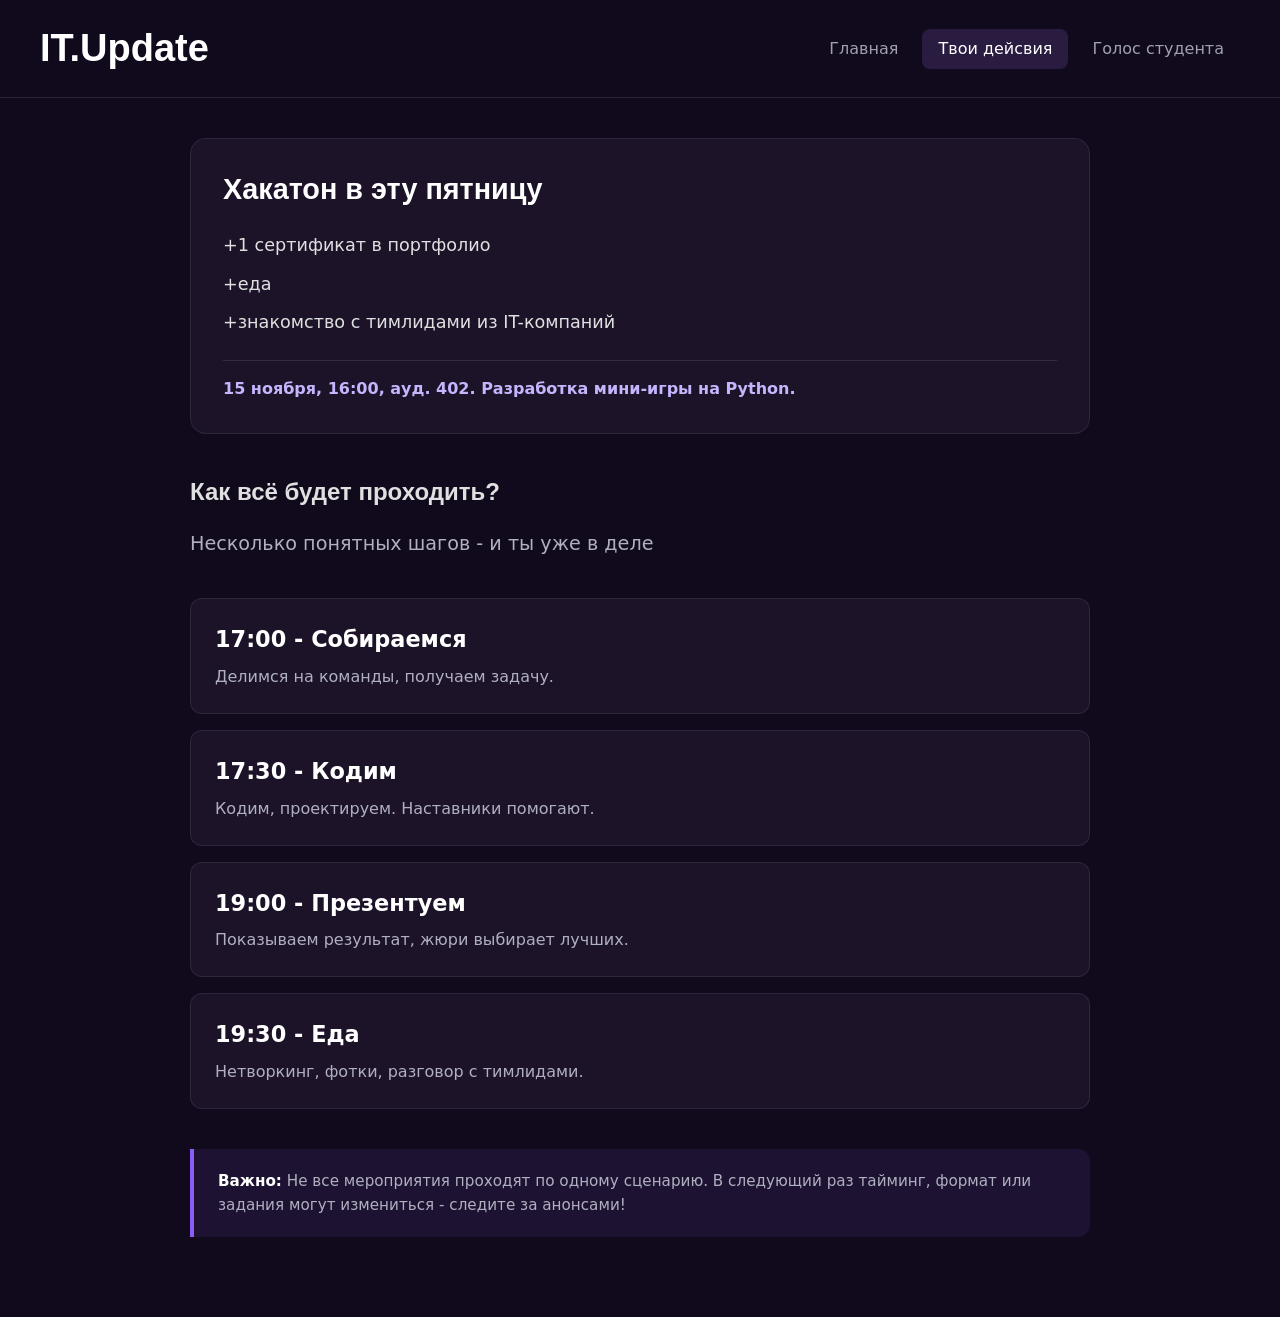
==== future.html @ 4df44905 "создание новых файлов" ====
<!DOCTYPE html>
<html lang="ru">
<head>
  <meta charset="UTF-8">
  <meta name="viewport" content="width=device-width, initial-scale=1.0">
  <title>Твои дейсвия</title>
  <link rel="stylesheet" href="style.css">
</head>
<body>
  <header>
    <p class="main_title">IT.Update</p>
    <nav>
      <ul>
        <li><a href="main.html">Главная</a></li>
        <li><a class="current" href="steps.html">Твои дейсвия</a></li>
        <li><a href="students.html">Голос студента</a></li>
      </ul>
    </nav>
  </header>

  <main class="page-container">
    
    <section class="hero">
      <h2 class="main_text">Хакатон в эту пятницу</h2>
      
      <aside class="benefits-list">
        <ul>
          <li>+1 сертификат в портфолио</li>
          <li> +еда</li>
          <li>+знакомство с тимлидами из IT-компаний</li>
        </ul>
      </aside>
      
      <p class="event-info">15 ноября, 16:00, ауд. 402. Разработка мини-игры на Python.</p>
    </section>
    <section class="intro">
      <h2 class="main_text">Как всё будет проходить?</h2>
      <p>Несколько понятных шагов - и ты уже в деле</p>
    </section>


    <section class="steps-section">
      <ol class="steps">
        <li>
          
          <h2>17:00 - Собираемся</h2>
          <p>Делимся на команды, получаем задачу.</p>
        </li>
        <li>
          
          <h2>17:30 - Кодим</h2>
          <p>Кодим, проектируем. Наставники помогают.</p>
        </li>
        <li>
          
          <h2>19:00 - Презентуем</h2>
          <p>Показываем результат, жюри выбирает лучших.</p>
        </li>
        <li>
         
          <h2>19:30 - Еда</h2>
          <p>Нетворкинг, фотки, разговор с тимлидами.</p>
        </li>
      </ol>
    </section>
     <section class="disclaimer">
      <p><strong>Важно:</strong> Не все мероприятия проходят по одному сценарию. В следующий раз тайминг, формат или задания могут измениться - следите за анонсами!</p>
    </section>
  </main>
</body>
</html>
---- style.css ----
/* 1. Возвращаем body нормальное поведение (на всю ширину) */
body {
  margin: 0;
  font-family: system-ui, -apple-system, sans-serif;
  line-height: 1.5;
  color: #e0e0e0;
  background: #110a1c;
  /* Убрали max-width и margin: 0 auto, чтобы шапка была на всю ширину */
}

/* 2. Настраиваем шапку (Header) */
header {
  display: flex;
  flex-wrap: wrap;
  align-items: center;
  justify-content: space-between;
  gap: 12px;
  padding: 20px 40px; /* Отступы по краям */
  background: transparent;
  border-bottom: 1px solid rgba(255, 255, 255, 0.1);

  
}

.main_text {
  font-family: Impact, fantasy, sans-serif;
}

.main_title {
    font-family: Impact, fantasy, sans-serif;
    font-size: 38px;
}


header p {
  margin: 0;
  font-weight: 700;
  font-size: 20px;
  color: #ffffff;
}

/* 3. Исправляем меню (убираем точки, делаем в линию) */
nav ul {
  display: flex;
  flex-wrap: wrap;
  gap: 8px;
  list-style: none; /* Убирает точки */
  margin: 0;
  padding: 0;
}

nav a {
  display: inline-block;
  padding: 8px 16px;
  border-radius: 8px;
  text-decoration: none;
  color: #a0a0b0;
  transition: background 0.2s, color 0.2s;
}

nav a:hover,
nav .current {
  background: #2a1b40;
  color: #ffffff;
}

/* 4. Настраиваем главный блок с текстом */
.hero-section {
  /* Задаем отступы и ограничиваем ширину только для текста */
  max-width: 1200px;
  margin: 0 auto;
  padding: 60px 40px;
  
  display: flex;
  flex-direction: column;
  justify-content: center;
  min-height: 50vh;
}

.hero-text h1 {
  margin-top: 0;
  font-size: 4rem;
  line-height: 1.1;
  font-weight: 700;
  color: #ffffff;
  letter-spacing: -1px;
}

.hero-text h3 {
  margin-top: 24px;
  font-size: 1.2rem;
  font-weight: 400;
  color: #b0b0c0;
  max-width: 800px; /* Ограничиваем ширину текста для читаемости */
}






/* =========================================
   СТИЛИ ДЛЯ СТРАНИЦЫ STEPS.HTML
   ========================================= */

/* Контейнер для центрирования контента страницы */
.page-container {
  max-width: 900px;
  margin: 0 auto;
  padding: 40px 20px 80px;
}

/* Заголовки */
.intro h1 {
  font-size: 2.8rem;
  font-weight: 700;
  color: #ffffff;
  margin-top: 0;
  margin-bottom: 12px;
  line-height: 1.2;
}

.intro p {
  font-size: 1.2rem;
  color: #b0b0c0;
  margin-bottom: 40px;
}

/* Блок Hero (Хакатон) */
.hero {
  background: #1c1329; /* Темная плашка */
  padding: 32px;
  border-radius: 16px;
  border: 1px solid rgba(255, 255, 255, 0.08);
  margin-bottom: 40px;
}

.hero h2 {
  font-size: 1.8rem;
  color: #ffffff;
  margin-top: 0;
  margin-bottom: 24px;
  line-height: 1.3;
}

/* Список преимуществ (сертификат, еда, знакомство) */
.benefits-list ul {
  list-style: none;
  padding: 0;
  margin: 0 0 24px 0;
  display: flex;
  flex-direction: column;
  gap: 12px;
}

.benefits-list li {
  display: flex;
  align-items: center;
  gap: 12px;
  font-size: 1.1rem;
  color: #e0e0e0;
}

.benefits-list li span {
  font-size: 1.4rem;
}

.event-info {
  margin: 0;
  padding-top: 16px;
  border-top: 1px solid rgba(255, 255, 255, 0.1);
  font-weight: 600;
  color: #c4b5fd; /* Светло-фиолетовый акцент */
}

/* Блок шагов (Олимпийский список) */
.steps {
  list-style: none; /* Убираем цифры */
  padding: 0;
  margin: 0;
  display: flex;
  flex-direction: column;
  gap: 16px;
}

.steps li {
  background: #1c1329;
  padding: 24px;
  border-radius: 12px;
  border: 1px solid rgba(255, 255, 255, 0.08);
  transition: transform 0.2s, border-color 0.2s;
}

/* Эффект при наведении на карточку шага */
.steps li:hover {
  transform: translateY(-2px);
  border-color: #8b5cf6;
}

.steps li span {
  font-size: 2rem;
  display: block;
  margin-bottom: 8px;
}

.steps h2 {
  font-size: 1.4rem;
  color: #ffffff;
  margin: 0 0 8px 0;
}

.steps p {
  margin: 0;
  color: #b0b0c0;
  font-size: 1rem;
}


.page-container {
  max-width: 900px;
  margin: 0 auto;
  padding: 40px 20px 80px;
}

/* Сетка для карточек */
.cards {
  display: flex;
  flex-direction: column;
  gap: 24px; /* Расстояние между отзывами */
}

/* Сама карточка отзыва */
.student-card {
  background: #1c1329; /* Темный фон карточки */
  padding: 32px;
  border-radius: 16px;
  border: 1px solid rgba(255, 255, 255, 0.08);
  transition: transform 0.2s, border-color 0.2s;
}

/* Легкий эффект при наведении на карточку */
.student-card:hover {
  border-color: #8b5cf6;
}

/* Имя и данные студента */
.student-name {
  font-size: 1.2rem;
  font-weight: 700;
  color: #ffffff;
  margin-top: 0;
  margin-bottom: 16px;
}

/* Цитата (сам отзыв) */
blockquote {
  margin: 0 0 24px 0;
  padding-left: 16px;
  border-left: 3px solid #8b5cf6; /* Фиолетовая полоска слева */
}

blockquote p {
  margin: 0;
  font-size: 1.1rem;
  color: #d1d5db; /* Светлый текст для читаемости */
  font-style: italic;
}

/* Список плюсов и минусов */
.plus-minus {
  list-style: none; /* Убираем стандартные точки */
  padding: 0;
  margin: 0;
  display: flex;
  flex-direction: column;
  gap: 10px;
}

.plus-minus li {
  display: flex;
  align-items: flex-start; /* Выравниваем по верхнему краю (для длинного текста) */
  gap: 12px;
  font-size: 1rem;
  color: #b0b0c0;
}

.plus-minus span {
  font-size: 1.1rem;
  line-height: 1.4;
}


.disclaimer {
  margin-top: 40px;
  padding: 20px 24px;
  background: rgba(139, 92, 246, 0.1); /* Полупрозрачный фиолетовый фон */
  border-left: 4px solid #8b5cf6; /* Яркая полоска слева */
  border-radius: 0 12px 12px 0; /* Скругляем правые углы */
}

.disclaimer p {
  margin: 0;
  font-size: 0.95rem;
  color: #b0b0c0;
  line-height: 1.6;
}

.disclaimer strong {
  color: #ffffff; /* Выделяем слово "Важно" белым */
}
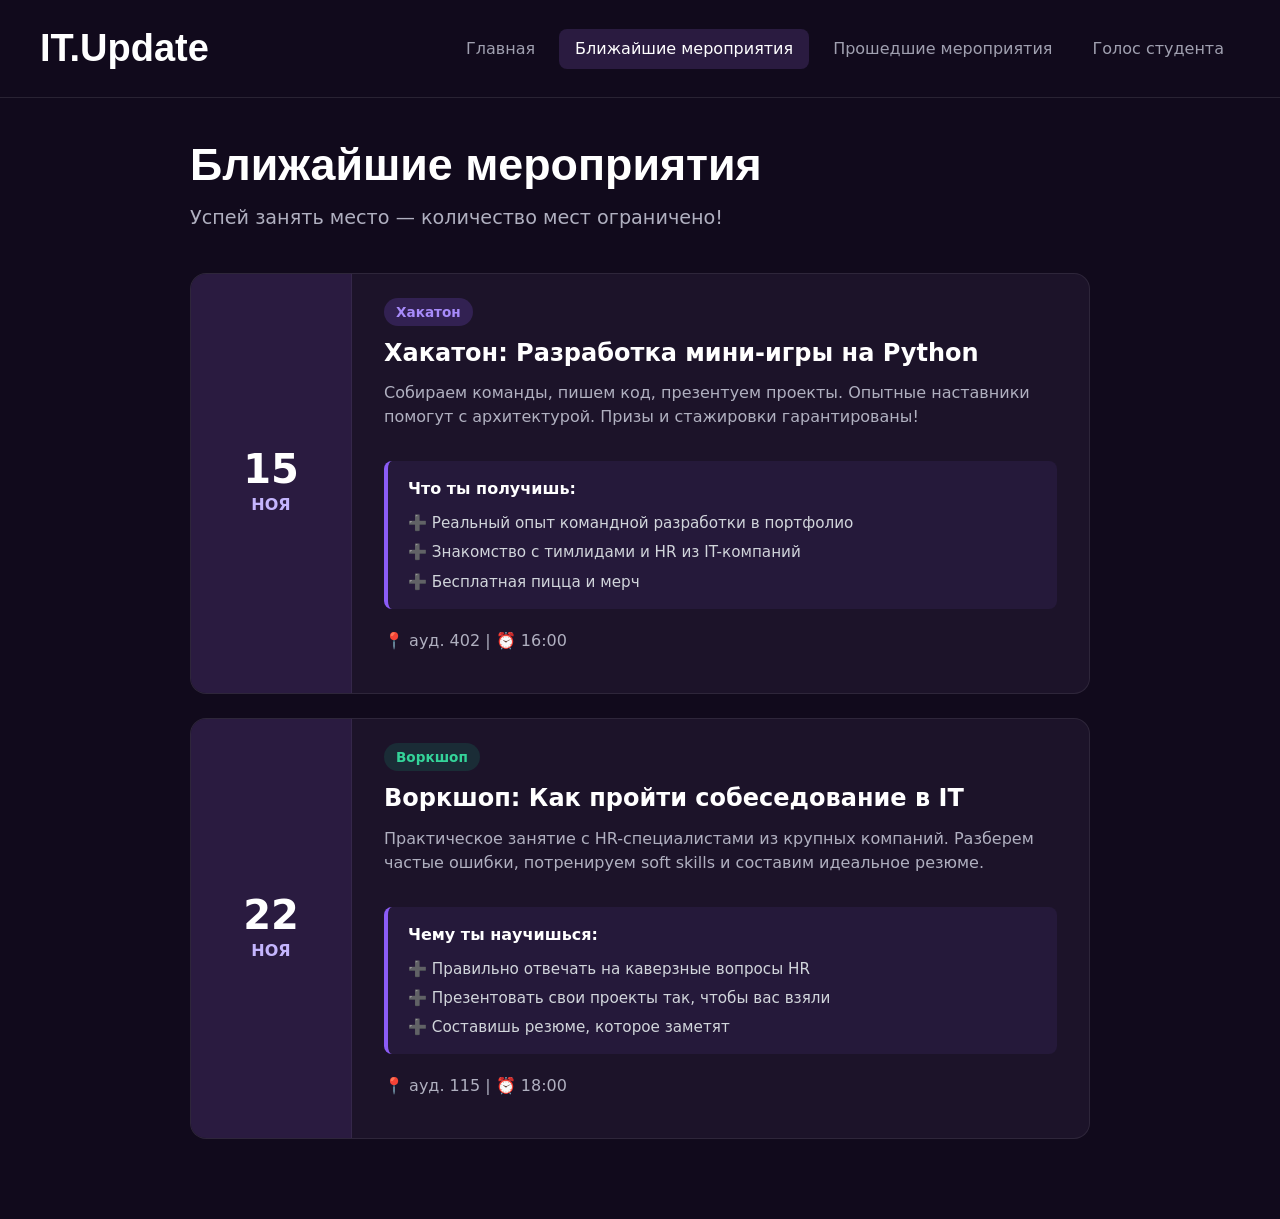
==== commit 756adfb0: "доработка проекта" ====
--- a/future.html
+++ b/future.html
@@ -3,7 +3,7 @@
 <head>
   <meta charset="UTF-8">
   <meta name="viewport" content="width=device-width, initial-scale=1.0">
-  <title>Твои дейсвия</title>
+  <title>Ближайшие мероприятия</title>
   <link rel="stylesheet" href="style.css">
 </head>
 <body>
@@ -12,60 +12,71 @@
     <nav>
       <ul>
         <li><a href="main.html">Главная</a></li>
-        <li><a class="current" href="steps.html">Твои дейсвия</a></li>
+        <li><a class="current" href="future.html">Ближайшие мероприятия</a></li>
+        <li><a href="last.html">Прошедшие мероприятия</a></li>
         <li><a href="students.html">Голос студента</a></li>
       </ul>
     </nav>
   </header>
 
   <main class="page-container">
-    
-    <section class="hero">
-      <h2 class="main_text">Хакатон в эту пятницу</h2>
-      
-      <aside class="benefits-list">
-        <ul>
-          <li>+1 сертификат в портфолио</li>
-          <li> +еда</li>
-          <li>+знакомство с тимлидами из IT-компаний</li>
-        </ul>
-      </aside>
-      
-      <p class="event-info">15 ноября, 16:00, ауд. 402. Разработка мини-игры на Python.</p>
-    </section>
     <section class="intro">
-      <h2 class="main_text">Как всё будет проходить?</h2>
-      <p>Несколько понятных шагов - и ты уже в деле</p>
+      <h1 class="main_text">Ближайшие мероприятия</h1>
+      <p>Успей занять место — количество мест ограничено!</p>
     </section>
 
+    <div class="events-list">
+      
+      <article class="event-card">
+        <div class="event-date">
+          <span class="day">15</span>
+          <span class="month">Ноя</span>
+        </div>
+        <div class="event-details">
+          <span class="event-tag">Хакатон</span>
+          <h2>Хакатон: Разработка мини-игры на Python</h2>
+          <p>Собираем команды, пишем код, презентуем проекты. Опытные наставники помогут с архитектурой. Призы и стажировки гарантированы!</p>
+          
+       
+          <div class="event-benefits">
+            <p><strong>Что ты получишь:</strong></p>
+            <ul>
+              <li>➕ Реальный опыт командной разработки в портфолио</li>
+              <li>➕ Знакомство с тимлидами и HR из IT-компаний</li>
+              <li>➕ Бесплатная пицца и мерч</li>
+            </ul>
+          </div>
 
-    <section class="steps-section">
-      <ol class="steps">
-        <li>
+          <p class="event-meta">📍 ауд. 402 | ⏰ 16:00</p>
+        </div>
+      </article>
+
+    
+      <article class="event-card">
+        <div class="event-date">
+          <span class="day">22</span>
+          <span class="month">Ноя</span>
+        </div>
+        <div class="event-details">
+          <span class="event-tag tag-workshop">Воркшоп</span>
+          <h2>Воркшоп: Как пройти собеседование в IT</h2>
+          <p>Практическое занятие с HR-специалистами из крупных компаний. Разберем частые ошибки, потренируем soft skills и составим идеальное резюме.</p>
           
-          <h2>17:00 - Собираемся</h2>
-          <p>Делимся на команды, получаем задачу.</p>
-        </li>
-        <li>
-          
-          <h2>17:30 - Кодим</h2>
-          <p>Кодим, проектируем. Наставники помогают.</p>
-        </li>
-        <li>
-          
-          <h2>19:00 - Презентуем</h2>
-          <p>Показываем результат, жюри выбирает лучших.</p>
-        </li>
-        <li>
-         
-          <h2>19:30 - Еда</h2>
-          <p>Нетворкинг, фотки, разговор с тимлидами.</p>
-        </li>
-      </ol>
-    </section>
-     <section class="disclaimer">
-      <p><strong>Важно:</strong> Не все мероприятия проходят по одному сценарию. В следующий раз тайминг, формат или задания могут измениться - следите за анонсами!</p>
-    </section>
+      
+          <div class="event-benefits">
+            <p><strong>Чему ты научишься:</strong></p>
+            <ul>
+              <li>➕ Правильно отвечать на каверзные вопросы HR</li>
+              <li>➕ Презентовать свои проекты так, чтобы вас взяли</li>
+              <li>➕ Составишь резюме, которое заметят</li>
+            </ul>
+          </div>
+
+          <p class="event-meta">📍 ауд. 115 | ⏰ 18:00</p>
+        </div>
+      </article>
+
+    </div>
   </main>
 </body>
 </html>
--- a/style.css
+++ b/style.css
@@ -1,36 +1,26 @@
-/* 1. Возвращаем body нормальное поведение (на всю ширину) */
+
 body {
   margin: 0;
+  padding: 0;
   font-family: system-ui, -apple-system, sans-serif;
   line-height: 1.5;
   color: #e0e0e0;
-  background: #110a1c;
-  /* Убрали max-width и margin: 0 auto, чтобы шапка была на всю ширину */
-}
-
-/* 2. Настраиваем шапку (Header) */
+  background-color: #110a1c;
+}
+
+h1, h2, h3, p {
+  margin-top: 0;
+}
+
 header {
   display: flex;
   flex-wrap: wrap;
   align-items: center;
   justify-content: space-between;
   gap: 12px;
-  padding: 20px 40px; /* Отступы по краям */
-  background: transparent;
+  padding: 20px 40px;
   border-bottom: 1px solid rgba(255, 255, 255, 0.1);
-
-  
-}
-
-.main_text {
-  font-family: Impact, fantasy, sans-serif;
-}
-
-.main_title {
-    font-family: Impact, fantasy, sans-serif;
-    font-size: 38px;
-}
-
+}
 
 header p {
   margin: 0;
@@ -39,12 +29,20 @@
   color: #ffffff;
 }
 
-/* 3. Исправляем меню (убираем точки, делаем в линию) */
+.main_title {
+  font-family: Impact, fantasy, sans-serif;
+  font-size: 38px;
+}
+
+.main_text {
+  font-family: Impact, fantasy, sans-serif;
+}
+
 nav ul {
   display: flex;
   flex-wrap: wrap;
   gap: 8px;
-  list-style: none; /* Убирает точки */
+  list-style: none;
   margin: 0;
   padding: 0;
 }
@@ -55,69 +53,133 @@
   border-radius: 8px;
   text-decoration: none;
   color: #a0a0b0;
-  transition: background 0.2s, color 0.2s;
-}
-
-nav a:hover,
+  background: transparent;
+  transition: background-color 0.2s, color 0.2s;
+}
+
+nav a:hover, 
 nav .current {
-  background: #2a1b40;
-  color: #ffffff;
-}
-
-/* 4. Настраиваем главный блок с текстом */
-.hero-section {
-  /* Задаем отступы и ограничиваем ширину только для текста */
-  max-width: 1200px;
-  margin: 0 auto;
-  padding: 60px 40px;
-  
-  display: flex;
-  flex-direction: column;
-  justify-content: center;
-  min-height: 50vh;
-}
-
-.hero-text h1 {
-  margin-top: 0;
-  font-size: 4rem;
-  line-height: 1.1;
-  font-weight: 700;
-  color: #ffffff;
-  letter-spacing: -1px;
-}
-
-.hero-text h3 {
-  margin-top: 24px;
-  font-size: 1.2rem;
-  font-weight: 400;
-  color: #b0b0c0;
-  max-width: 800px; /* Ограничиваем ширину текста для читаемости */
-}
-
-
-
-
-
-
-/* =========================================
-   СТИЛИ ДЛЯ СТРАНИЦЫ STEPS.HTML
-   ========================================= */
-
-/* Контейнер для центрирования контента страницы */
+  background-color: #2a1b40;
+  color: #ffffff;
+}
+
 .page-container {
   max-width: 900px;
   margin: 0 auto;
   padding: 40px 20px 80px;
 }
 
-/* Заголовки */
+.hero-section {
+  max-width: 1200px;
+  margin: 0 auto;
+  padding: 60px 40px;
+  display: flex;
+  flex-direction: column;
+  justify-content: center;
+  min-height: 50vh;
+}
+
+.hero-text h1 {
+  font-size: 4rem;
+  line-height: 1.1;
+  font-weight: 700;
+  color: #ffffff;
+  letter-spacing: -1px;
+  margin-bottom: 24px;
+}
+
+.hero-description {
+  font-size: 1.2rem;
+  font-weight: 400;
+  line-height: 1.6;
+  color: #b0b0c0;
+  max-width: 800px;
+}
+
+.features-section {
+  max-width: 1200px;
+  margin: 60px auto 0;
+  padding: 0 40px;
+}
+
+.features-section h2 {
+  font-size: 2.5rem;
+  color: #ffffff;
+  margin-bottom: 40px;
+}
+
+.features-grid {
+  display: grid;
+  grid-template-columns: repeat(auto-fit, minmax(300px, 1fr));
+  gap: 24px;
+}
+
+.feature-card {
+  padding: 32px;
+  border-radius: 16px;
+  background-color: #1c1329;
+  border: 1px solid rgba(255, 255, 255, 0.08);
+  transition: transform 0.2s, border-color 0.2s;
+}
+
+.feature-card:hover {
+  transform: translateY(-4px);
+  border-color: #8b5cf6;
+}
+
+.feature-card h3 {
+  font-size: 1.4rem;
+  color: #ffffff;
+  margin-bottom: 12px;
+}
+
+.feature-card p {
+  font-size: 1rem;
+  line-height: 1.6;
+  color: #b0b0c0;
+}
+
+.cta-section {
+  max-width: 1200px;
+  margin: 80px auto;
+  padding: 0 40px;
+}
+
+.cta-content {
+  background: linear-gradient(135deg, #1c1329 0%, #2a1b40 100%);
+  padding: 60px 40px;
+  border-radius: 24px;
+  border: 1px solid rgba(139, 92, 246, 0.3);
+  text-align: center;
+}
+
+.cta-content h2 {
+  font-size: 2.5rem;
+  color: #ffffff;
+  margin-bottom: 16px;
+}
+
+.cta-content p {
+  font-size: 1.2rem;
+  line-height: 1.6;
+  color: #b0b0c0;
+  max-width: 700px;
+  margin: 0 auto 32px;
+}
+
+.cta-buttons {
+  display: flex;
+  justify-content: center;
+  gap: 16px;
+  flex-wrap: wrap;
+}
+
 .intro h1 {
   font-size: 2.8rem;
   font-weight: 700;
-  color: #ffffff;
-  margin-top: 0;
+  line-height: 1.2;
+  color: #ffffff;
   margin-bottom: 12px;
-  line-height: 1.2;
 }
 
 .intro p {
@@ -126,149 +188,210 @@
   margin-bottom: 40px;
 }
 
-/* Блок Hero (Хакатон) */
-.hero {
-  background: #1c1329; /* Темная плашка */
+.events-list {
+  display: flex;
+  flex-direction: column;
+  gap: 24px;
+  margin-top: 32px;
+}
+
+.event-card {
+  display: flex;
+  border-radius: 16px;
+  overflow: hidden;
+  background-color: #1c1329;
+  border: 1px solid rgba(255, 255, 255, 0.08);
+  transition: transform 0.2s, border-color 0.2s;
+}
+
+.event-card:hover {
+  transform: translateY(-4px);
+  border-color: #8b5cf6;
+}
+
+.event-date {
+  display: flex;
+  flex-direction: column;
+  align-items: center;
+  justify-content: center;
+  padding: 20px 30px;
+  min-width: 100px;
+  background-color: #2a1b40;
+  border-right: 1px solid rgba(255, 255, 255, 0.05);
+}
+
+.event-date .day {
+  font-size: 2.5rem;
+  font-weight: 700;
+  line-height: 1;
+  color: #ffffff;
+}
+
+.event-date .month {
+  font-size: 1rem;
+  font-weight: 600;
+  text-transform: uppercase;
+  color: #c4b5fd;
+  margin-top: 4px;
+}
+
+.event-details {
+  display: flex;
+  flex-direction: column;
+  justify-content: center;
+  padding: 24px 32px;
+}
+
+.event-details h2 {
+  font-size: 1.5rem;
+  line-height: 1.3;
+  color: #ffffff;
+  margin-bottom: 12px;
+}
+
+.event-details p {
+  font-size: 1rem;
+  color: #b0b0c0;
+  margin-bottom: 16px;
+}
+
+.event-meta {
+  font-size: 0.9rem;
+  font-weight: 500;
+  color: #c4b5fd;
+  margin-bottom: 20px;
+}
+
+.event-tag {
+  display: inline-block;
+  align-self: flex-start;
+  padding: 4px 12px;
+  border-radius: 20px;
+  font-size: 0.85rem;
+  font-weight: 600;
+  margin-bottom: 12px;
+  background-color: rgba(139, 92, 246, 0.2);
+  color: #a78bfa;
+}
+
+.tag-workshop {
+  background-color: rgba(16, 185, 129, 0.15);
+  color: #34d399;
+}
+
+.tag-past {
+  background-color: rgba(107, 114, 128, 0.2);
+  color: #9ca3af;
+}
+
+.event-benefits {
+  padding: 16px 20px;
+  margin: 16px 0 20px 0;
+  border-radius: 8px;
+  background-color: rgba(139, 92, 246, 0.08);
+  border-left: 4px solid #8b5cf6;
+}
+
+.event-benefits p {
+  font-size: 1rem;
+  font-weight: 600;
+  color: #ffffff;
+  margin-bottom: 12px;
+}
+
+.event-benefits ul {
+  list-style: none;
+  padding: 0;
+  margin: 0;
+  display: flex;
+  flex-direction: column;
+  gap: 8px;
+}
+
+.event-benefits li {
+  display: flex;
+  align-items: flex-start;
+  gap: 8px;
+  font-size: 0.95rem;
+  line-height: 1.4;
+  color: #d1d5db;
+}
+
+.past-benefits {
+  background-color: rgba(255, 255, 255, 0.03);
+  border-left-color: #6b7280;
+}
+
+.past-benefits p {
+  color: #e0e0e0;
+}
+
+.event-btn {
+  display: inline-block;
+  align-self: flex-start;
+  padding: 10px 20px;
+  border-radius: 8px;
+  text-decoration: none;
+  font-weight: 600;
+  font-size: 0.95rem;
+  background-color: #8b5cf6;
+  color: #ffffff;
+  transition: background-color 0.2s;
+}
+
+.event-btn:hover {
+  background-color: #7c3aed;
+}
+
+.secondary-btn {
+  background-color: transparent;
+  border: 1px solid #8b5cf6;
+  color: #c4b5fd;
+}
+
+.secondary-btn:hover {
+  background-color: rgba(139, 92, 246, 0.1);
+}
+
+.cards {
+  display: flex;
+  flex-direction: column;
+  gap: 24px;
+}
+
+.student-card {
   padding: 32px;
   border-radius: 16px;
+  background-color: #1c1329;
   border: 1px solid rgba(255, 255, 255, 0.08);
-  margin-bottom: 40px;
-}
-
-.hero h2 {
-  font-size: 1.8rem;
-  color: #ffffff;
-  margin-top: 0;
-  margin-bottom: 24px;
-  line-height: 1.3;
-}
-
-/* Список преимуществ (сертификат, еда, знакомство) */
-.benefits-list ul {
-  list-style: none;
-  padding: 0;
-  margin: 0 0 24px 0;
-  display: flex;
-  flex-direction: column;
-  gap: 12px;
-}
-
-.benefits-list li {
-  display: flex;
-  align-items: center;
-  gap: 12px;
-  font-size: 1.1rem;
-  color: #e0e0e0;
-}
-
-.benefits-list li span {
-  font-size: 1.4rem;
-}
-
-.event-info {
-  margin: 0;
-  padding-top: 16px;
-  border-top: 1px solid rgba(255, 255, 255, 0.1);
-  font-weight: 600;
-  color: #c4b5fd; /* Светло-фиолетовый акцент */
-}
-
-/* Блок шагов (Олимпийский список) */
-.steps {
-  list-style: none; /* Убираем цифры */
-  padding: 0;
-  margin: 0;
-  display: flex;
-  flex-direction: column;
-  gap: 16px;
-}
-
-.steps li {
-  background: #1c1329;
-  padding: 24px;
-  border-radius: 12px;
-  border: 1px solid rgba(255, 255, 255, 0.08);
-  transition: transform 0.2s, border-color 0.2s;
-}
-
-/* Эффект при наведении на карточку шага */
-.steps li:hover {
-  transform: translateY(-2px);
-  border-color: #8b5cf6;
-}
-
-.steps li span {
-  font-size: 2rem;
-  display: block;
-  margin-bottom: 8px;
-}
-
-.steps h2 {
-  font-size: 1.4rem;
-  color: #ffffff;
-  margin: 0 0 8px 0;
-}
-
-.steps p {
-  margin: 0;
-  color: #b0b0c0;
-  font-size: 1rem;
-}
-
-
-.page-container {
-  max-width: 900px;
-  margin: 0 auto;
-  padding: 40px 20px 80px;
-}
-
-/* Сетка для карточек */
-.cards {
-  display: flex;
-  flex-direction: column;
-  gap: 24px; /* Расстояние между отзывами */
-}
-
-/* Сама карточка отзыва */
-.student-card {
-  background: #1c1329; /* Темный фон карточки */
-  padding: 32px;
-  border-radius: 16px;
-  border: 1px solid rgba(255, 255, 255, 0.08);
-  transition: transform 0.2s, border-color 0.2s;
-}
-
-/* Легкий эффект при наведении на карточку */
+  transition: border-color 0.2s;
+}
+
 .student-card:hover {
   border-color: #8b5cf6;
 }
 
-/* Имя и данные студента */
 .student-name {
   font-size: 1.2rem;
   font-weight: 700;
   color: #ffffff;
-  margin-top: 0;
   margin-bottom: 16px;
 }
 
-/* Цитата (сам отзыв) */
 blockquote {
   margin: 0 0 24px 0;
   padding-left: 16px;
-  border-left: 3px solid #8b5cf6; /* Фиолетовая полоска слева */
+  border-left: 3px solid #8b5cf6;
 }
 
 blockquote p {
-  margin: 0;
   font-size: 1.1rem;
-  color: #d1d5db; /* Светлый текст для читаемости */
   font-style: italic;
-}
-
-/* Список плюсов и минусов */
+  color: #d1d5db;
+}
+
 .plus-minus {
-  list-style: none; /* Убираем стандартные точки */
+  list-style: none;
   padding: 0;
   margin: 0;
   display: flex;
@@ -278,7 +401,7 @@
 
 .plus-minus li {
   display: flex;
-  align-items: flex-start; /* Выравниваем по верхнему краю (для длинного текста) */
+  align-items: flex-start;
   gap: 12px;
   font-size: 1rem;
   color: #b0b0c0;
@@ -289,22 +412,34 @@
   line-height: 1.4;
 }
 
-
-.disclaimer {
-  margin-top: 40px;
-  padding: 20px 24px;
-  background: rgba(139, 92, 246, 0.1); /* Полупрозрачный фиолетовый фон */
-  border-left: 4px solid #8b5cf6; /* Яркая полоска слева */
-  border-radius: 0 12px 12px 0; /* Скругляем правые углы */
-}
-
-.disclaimer p {
-  margin: 0;
-  font-size: 0.95rem;
-  color: #b0b0c0;
-  line-height: 1.6;
-}
-
-.disclaimer strong {
-  color: #ffffff; /* Выделяем слово "Важно" белым */
-}
+@media (max-width: 768px) {
+  .features-section, .cta-section {
+    padding: 0 20px;
+  }
+  .features-section h2, .cta-content h2 {
+    font-size: 2rem;
+  }
+  .cta-content {
+    padding: 40px 20px;
+  }
+}
+
+@media (max-width: 600px) {
+  .event-card {
+    flex-direction: column;
+  }
+  .event-date {
+    flex-direction: row;
+    gap: 10px;
+    padding: 12px;
+    border-right: none;
+    border-bottom: 1px solid rgba(255, 255, 255, 0.05);
+  }
+  .event-date .day {
+    font-size: 1.5rem;
+  }
+  .event-details {
+    padding: 20px;
+  }
+}
+
